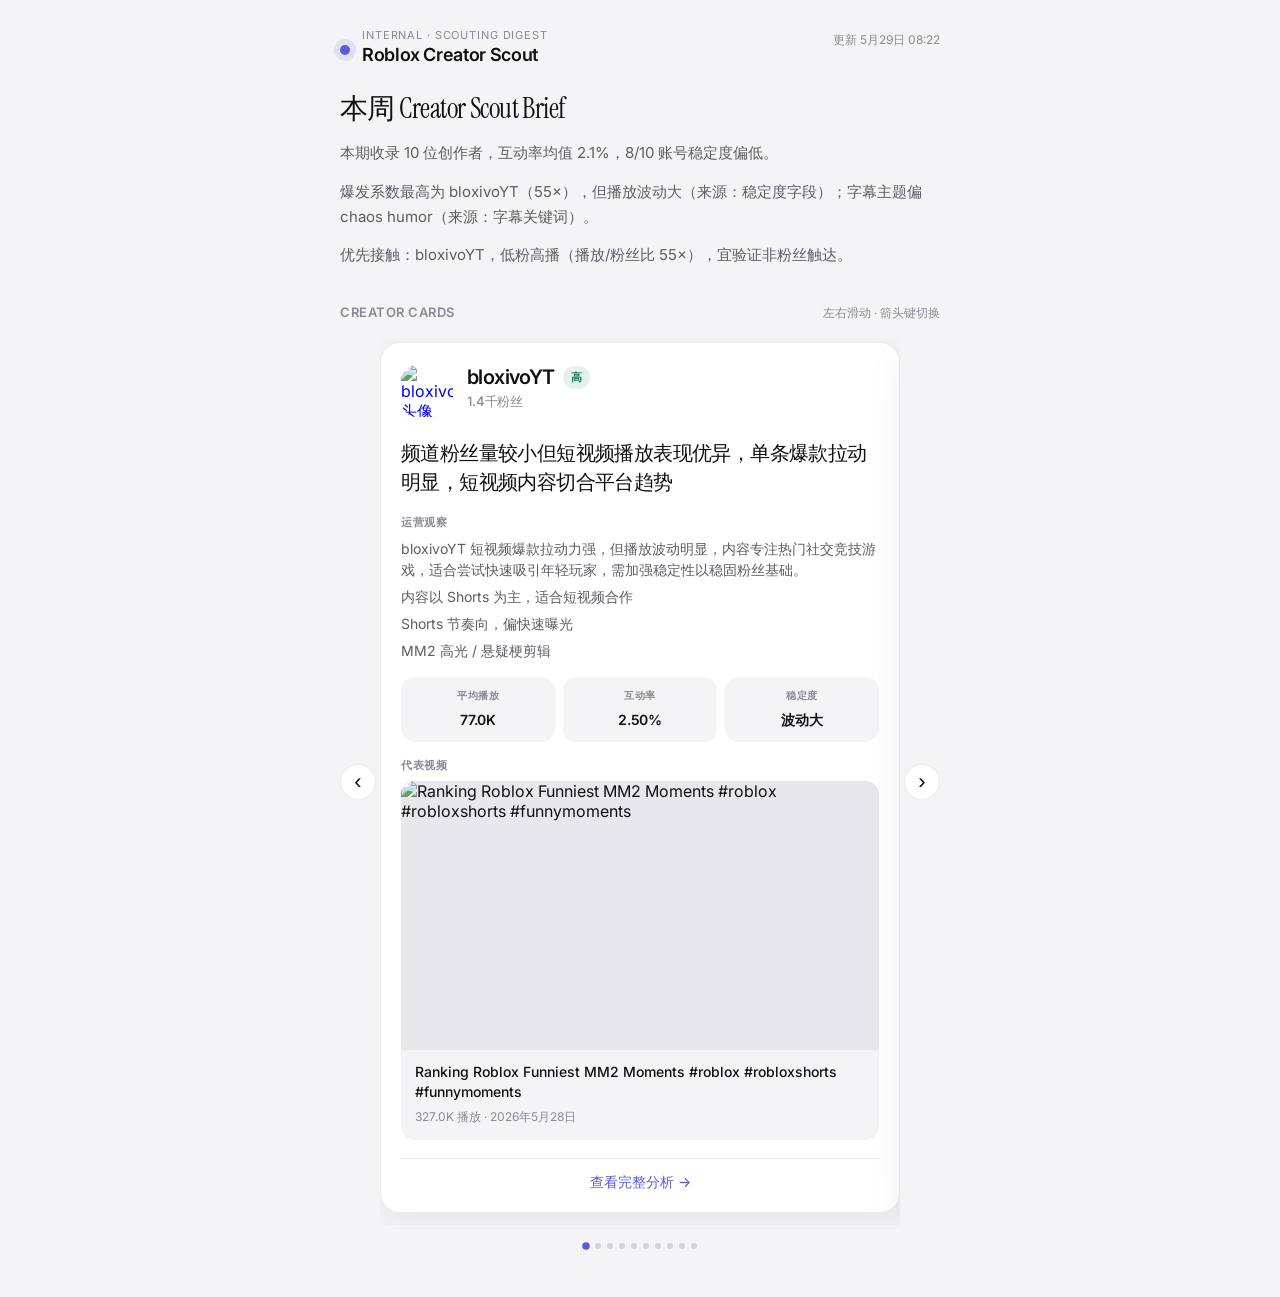
==== web/index.html @ 74d7f3e4 "initial creator scout prototype" ====
<!DOCTYPE html>
<html lang="zh-CN">
  <head>
    <meta charset="UTF-8" />
    <meta name="viewport" content="width=device-width, initial-scale=1, viewport-fit=cover" />
    <title>Roblox Creator Scout Brief</title>
    <link rel="preconnect" href="https://fonts.googleapis.com" />
    <link rel="preconnect" href="https://fonts.gstatic.com" crossorigin />
    <link
      href="https://fonts.googleapis.com/css2?family=Instrument+Serif:ital@0;1&family=Inter:wght@400;500;600&display=swap"
      rel="stylesheet"
    />
    <link rel="stylesheet" href="css/app.css" />
  </head>
  <body>
    <div class="page">
      <header class="site-header">
        <div class="brand">
          <span class="brand-mark"></span>
          <div>
            <p class="brand-kicker">Internal · Scouting Digest</p>
            <h1 class="brand-title">Roblox Creator Scout</h1>
          </div>
        </div>
        <p class="meta" id="meta-generated">—</p>
      </header>

      <section class="brief" id="brief-section" aria-label="Creator Brief">
        <h2 class="brief-title" id="brief-title">本周 Creator Scout Brief</h2>
        <div class="brief-body" id="brief-body"></div>
        <p class="brief-footnote" id="brief-footnote" hidden></p>
      </section>

      <section class="feed" aria-label="Creator Cards">
        <div class="feed-head">
          <h2 class="feed-title">Creator Cards</h2>
          <p class="feed-hint">左右滑动 · 箭头键切换</p>
        </div>

        <div class="carousel-wrap">
          <button type="button" class="nav-btn nav-prev" id="nav-prev" aria-label="上一位创作者">
            ‹
          </button>

          <div class="carousel" id="carousel" tabindex="0">
            <div class="carousel-track" id="carousel-track"></div>
          </div>

          <button type="button" class="nav-btn nav-next" id="nav-next" aria-label="下一位创作者">
            ›
          </button>
        </div>

        <div class="progress" id="progress"></div>
      </section>
    </div>

    <template id="card-template">
      <article class="creator-card">
        <div class="card-top">
          <a class="avatar-link channel-link" data-avatar-link href="#" target="_blank" rel="noopener noreferrer">
            <img class="avatar-img" data-avatar-img alt="" hidden />
            <span class="avatar-fallback" data-avatar-fallback></span>
          </a>
          <div class="identity">
            <div class="name-row">
              <a class="creator-name-link channel-link" data-name-link href="#" target="_blank" rel="noopener noreferrer">
                <h3 class="creator-name" data-name></h3>
              </a>
              <span class="tier-badge" data-tier></span>
            </div>
            <p class="creator-subs" data-subs></p>
          </div>
        </div>

        <div class="card-verdict">
          <p class="verdict-text" data-verdict></p>
        </div>

        <div class="card-block scout-block">
          <p class="block-label">运营观察</p>
          <div class="scout-lines" data-scout></div>
        </div>

        <div class="stats-row">
          <div class="stat">
            <span class="stat-label">平均播放</span>
            <span class="stat-value" data-avg-views></span>
          </div>
          <div class="stat">
            <span class="stat-label">互动率</span>
            <span class="stat-value" data-engagement></span>
          </div>
          <div class="stat">
            <span class="stat-label">稳定度</span>
            <span class="stat-value" data-consistency></span>
          </div>
        </div>

        <div class="card-block">
          <p class="block-label">代表视频</p>
          <a class="video-card" data-video-link href="#" target="_blank" rel="noopener noreferrer">
            <img class="video-thumb" data-video-thumb alt="" />
            <div class="video-card-body">
              <span class="video-title" data-video-title></span>
              <span class="video-meta" data-video-meta></span>
            </div>
          </a>
        </div>

        <a class="detail-cta" data-detail-link href="#">查看完整分析 →</a>
      </article>
    </template>

    <script src="js/app.js" type="module"></script>
  </body>
</html>
---- web/css/app.css ----
:root {
  --bg: #f4f4f6;
  --surface: #ffffff;
  --text: #111114;
  --text-secondary: #5c5c66;
  --text-muted: #8a8a96;
  --border: rgba(17, 17, 20, 0.08);
  --accent: #5b5bd6;
  --accent-soft: rgba(91, 91, 214, 0.12);
  --radius-lg: 20px;
  --radius-md: 14px;
  --shadow: 0 12px 40px rgba(17, 17, 20, 0.06);
  --font: "Inter", system-ui, -apple-system, sans-serif;
  --font-serif: "Instrument Serif", Georgia, serif;
  --max-width: 520px;
}

*,
*::before,
*::after {
  box-sizing: border-box;
}

html,
body {
  margin: 0;
  min-height: 100%;
  background: var(--bg);
  color: var(--text);
  font-family: var(--font);
  -webkit-font-smoothing: antialiased;
}

body {
  padding: env(safe-area-inset-top) 0 env(safe-area-inset-bottom);
}

.page {
  max-width: 640px;
  margin: 0 auto;
  padding: 28px 20px 48px;
}

.site-header {
  display: flex;
  justify-content: space-between;
  align-items: flex-start;
  gap: 16px;
  margin-bottom: 28px;
}

.brand {
  display: flex;
  gap: 12px;
  align-items: center;
}

.brand-mark {
  width: 10px;
  height: 10px;
  border-radius: 50%;
  background: var(--accent);
  box-shadow: 0 0 0 6px var(--accent-soft);
  flex-shrink: 0;
  margin-top: 6px;
}

.brand-kicker {
  margin: 0;
  font-size: 11px;
  letter-spacing: 0.08em;
  text-transform: uppercase;
  color: var(--text-muted);
}

.brand-title {
  margin: 2px 0 0;
  font-size: 18px;
  font-weight: 600;
  letter-spacing: -0.02em;
}

.meta {
  margin: 4px 0 0;
  font-size: 12px;
  color: var(--text-muted);
  text-align: right;
  white-space: nowrap;
}

.brief {
  margin-bottom: 36px;
}

.brief-title {
  margin: 0 0 16px;
  font-family: var(--font-serif);
  font-size: 28px;
  font-weight: 400;
  letter-spacing: -0.02em;
  line-height: 1.15;
}

.brief-body p {
  margin: 0 0 14px;
  font-size: 15px;
  line-height: 1.65;
  color: var(--text-secondary);
}

.brief-body p:last-child {
  margin-bottom: 0;
}

.brief-footnote {
  margin: 12px 0 0;
  font-size: 12px;
  line-height: 1.5;
  color: var(--text-muted);
}

.feed-head {
  display: flex;
  justify-content: space-between;
  align-items: baseline;
  margin-bottom: 16px;
}

.feed-title {
  margin: 0;
  font-size: 13px;
  font-weight: 600;
  letter-spacing: 0.04em;
  text-transform: uppercase;
  color: var(--text-muted);
}

.feed-hint {
  margin: 0;
  font-size: 12px;
  color: var(--text-muted);
}

.carousel-wrap {
  position: relative;
  display: flex;
  align-items: center;
  gap: 4px;
}

.carousel {
  flex: 1;
  overflow-x: auto;
  overflow-y: hidden;
  scroll-snap-type: x mandatory;
  scroll-behavior: smooth;
  -webkit-overflow-scrolling: touch;
  scrollbar-width: none;
  overscroll-behavior-x: contain;
  outline: none;
}

.carousel::-webkit-scrollbar {
  display: none;
}

.carousel-track {
  display: flex;
  padding: 4px 0 12px;
}

.creator-card {
  flex: 0 0 100%;
  width: 100%;
  max-width: var(--max-width);
  margin: 0 auto;
  scroll-snap-align: center;
  background: var(--surface);
  border: 1px solid var(--border);
  border-radius: var(--radius-lg);
  box-shadow: var(--shadow);
  padding: 22px 20px 18px;
}

.card-top {
  display: flex;
  gap: 14px;
  margin-bottom: 22px;
}

.avatar-link {
  position: relative;
  width: 52px;
  height: 52px;
  flex-shrink: 0;
  border-radius: 16px;
  overflow: hidden;
  text-decoration: none;
  transition: transform 0.15s ease, box-shadow 0.15s ease;
}

.avatar-link:hover {
  transform: scale(1.04);
  box-shadow: 0 6px 20px rgba(91, 91, 214, 0.22);
}

.avatar-link:focus-visible {
  outline: 2px solid var(--accent);
  outline-offset: 2px;
}

.avatar-img {
  width: 100%;
  height: 100%;
  object-fit: cover;
  display: block;
}

.avatar-fallback {
  width: 100%;
  height: 100%;
  border-radius: 16px;
  display: grid;
  place-items: center;
  font-size: 18px;
  font-weight: 600;
  color: #fff;
  letter-spacing: -0.02em;
}

.identity {
  flex: 1;
  min-width: 0;
}

.name-row {
  display: flex;
  align-items: center;
  gap: 8px;
  flex-wrap: wrap;
}

.creator-name-link {
  text-decoration: none;
  color: inherit;
  border-radius: 6px;
  transition: color 0.15s ease;
}

.creator-name-link:hover .creator-name {
  color: var(--accent);
}

.creator-name-link:focus-visible {
  outline: 2px solid var(--accent);
  outline-offset: 2px;
}

.creator-name {
  margin: 0;
  font-size: 20px;
  font-weight: 600;
  letter-spacing: -0.03em;
  transition: color 0.15s ease;
}

.creator-subs {
  margin: 4px 0 0;
  font-size: 13px;
  font-weight: 500;
  color: var(--text-muted);
  letter-spacing: -0.01em;
}

.tier-badge {
  font-size: 11px;
  font-weight: 600;
  padding: 4px 8px;
  border-radius: 999px;
  background: var(--accent-soft);
  color: var(--accent);
}

.tier-badge[data-tier-level="极高"],
.tier-badge[data-tier-level="高"] {
  background: rgba(34, 150, 110, 0.12);
  color: #1a7a5c;
}

.tier-badge[data-tier-level="中"] {
  background: rgba(200, 140, 40, 0.14);
  color: #9a6b12;
}

.tier-badge[data-tier-level="低"] {
  background: rgba(120, 120, 130, 0.12);
  color: var(--text-secondary);
}

.card-block {
  margin-bottom: 18px;
}

.card-verdict {
  margin-bottom: 18px;
}

.verdict-text {
  margin: 0;
  font-size: 20px;
  line-height: 1.45;
  font-weight: 500;
  letter-spacing: -0.03em;
  color: var(--text);
}

.scout-block {
  margin-bottom: 16px;
}

.scout-lines {
  display: flex;
  flex-direction: column;
  gap: 6px;
}

.scout-line {
  margin: 0;
  font-size: 14px;
  line-height: 1.5;
  color: var(--text-secondary);
}

.block-label {
  margin: 0 0 8px;
  font-size: 11px;
  font-weight: 600;
  letter-spacing: 0.06em;
  text-transform: uppercase;
  color: var(--text-muted);
}

.stats-row {
  display: grid;
  grid-template-columns: repeat(3, 1fr);
  gap: 8px;
  margin-bottom: 16px;
}

.stat {
  background: var(--bg);
  border-radius: var(--radius-md);
  padding: 12px 10px;
  text-align: center;
}

.stat-label {
  display: block;
  font-size: 10px;
  font-weight: 600;
  letter-spacing: 0.05em;
  text-transform: uppercase;
  color: var(--text-muted);
  margin-bottom: 6px;
}

.stat-value {
  font-size: 14px;
  font-weight: 600;
  letter-spacing: -0.02em;
}

.video-card {
  display: block;
  text-decoration: none;
  color: inherit;
  border-radius: var(--radius-md);
  overflow: hidden;
  background: var(--bg);
  transition: transform 0.15s ease, box-shadow 0.15s ease;
}

.video-card:hover {
  transform: translateY(-1px);
  box-shadow: 0 8px 24px rgba(17, 17, 20, 0.08);
}

.video-thumb {
  width: 100%;
  aspect-ratio: 16 / 9;
  object-fit: cover;
  display: block;
  background: #e8e8ec;
}

.video-card-body {
  padding: 12px 14px 14px;
}

.video-title {
  display: -webkit-box;
  -webkit-line-clamp: 2;
  -webkit-box-orient: vertical;
  overflow: hidden;
  font-size: 14px;
  line-height: 1.4;
  font-weight: 500;
  margin-bottom: 4px;
}

.video-meta {
  font-size: 12px;
  color: var(--text-muted);
}

.detail-cta {
  display: block;
  margin-top: 4px;
  padding-top: 14px;
  border-top: 1px solid var(--border);
  font-size: 14px;
  font-weight: 500;
  color: var(--accent);
  text-decoration: none;
  text-align: center;
  transition: color 0.15s ease;
}

.detail-cta:hover {
  color: #4343b0;
}

/* —— Detail page —— */
.detail-page .page {
  max-width: 560px;
}

.detail-header {
  margin-bottom: 24px;
}

.back-link {
  font-size: 14px;
  font-weight: 500;
  color: var(--text-secondary);
  text-decoration: none;
}

.back-link:hover {
  color: var(--accent);
}

.detail-hero {
  display: flex;
  gap: 16px;
  align-items: center;
  margin-bottom: 28px;
}

.avatar-img--lg,
.avatar-fallback--lg {
  width: 64px;
  height: 64px;
  border-radius: 18px;
}

.detail-name {
  margin: 0;
  font-size: 24px;
  font-weight: 600;
  letter-spacing: -0.03em;
}

.detail-sub {
  margin: 6px 0 0;
  font-size: 14px;
  color: var(--text-muted);
}

.detail-section {
  margin-bottom: 28px;
}

.detail-section-title {
  margin: 0 0 12px;
  font-size: 11px;
  font-weight: 600;
  letter-spacing: 0.06em;
  text-transform: uppercase;
  color: var(--text-muted);
}

.detail-paragraph {
  margin: 0 0 10px;
  font-size: 15px;
  line-height: 1.65;
  color: var(--text-secondary);
}

.detail-rec-block {
  margin-bottom: 16px;
}

.detail-rec-label {
  display: inline-block;
  font-size: 11px;
  font-weight: 600;
  letter-spacing: 0.05em;
  text-transform: uppercase;
  color: var(--accent);
  margin-bottom: 6px;
}

.detail-stats {
  display: grid;
  grid-template-columns: repeat(2, 1fr);
  gap: 10px;
}

.detail-stat {
  background: var(--bg);
  border-radius: var(--radius-md);
  padding: 12px;
}

.detail-stat-label {
  display: block;
  font-size: 10px;
  font-weight: 600;
  text-transform: uppercase;
  letter-spacing: 0.05em;
  color: var(--text-muted);
  margin-bottom: 4px;
}

.detail-stat-value {
  font-size: 14px;
  font-weight: 600;
}

.video-card--detail {
  background: var(--surface);
  border: 1px solid var(--border);
}

.detail-signal {
  font-size: 12px;
  color: var(--text-muted);
  text-align: center;
  margin-top: 8px;
}

.nav-btn {
  flex-shrink: 0;
  width: 36px;
  height: 36px;
  border: 1px solid var(--border);
  border-radius: 50%;
  background: var(--surface);
  color: var(--text);
  font-size: 22px;
  line-height: 1;
  cursor: pointer;
  display: none;
  align-items: center;
  justify-content: center;
  transition: background 0.15s ease, transform 0.1s ease;
}

.nav-btn:hover {
  background: #eeeef0;
}

.nav-btn:active {
  transform: scale(0.96);
}

@media (min-width: 560px) {
  .nav-btn {
    display: flex;
  }
}

.progress {
  display: flex;
  justify-content: center;
  gap: 6px;
  margin-top: 18px;
}

.progress-dot {
  width: 6px;
  height: 6px;
  border-radius: 50%;
  border: none;
  padding: 0;
  background: rgba(17, 17, 20, 0.15);
  cursor: pointer;
  transition: transform 0.15s ease, background 0.15s ease;
}

.progress-dot.is-active {
  background: var(--accent);
  transform: scale(1.25);
}

.empty-state {
  text-align: center;
  padding: 48px 20px;
  color: var(--text-muted);
  font-size: 14px;
}

@media (prefers-reduced-motion: reduce) {
  .carousel {
    scroll-behavior: auto;
  }
}
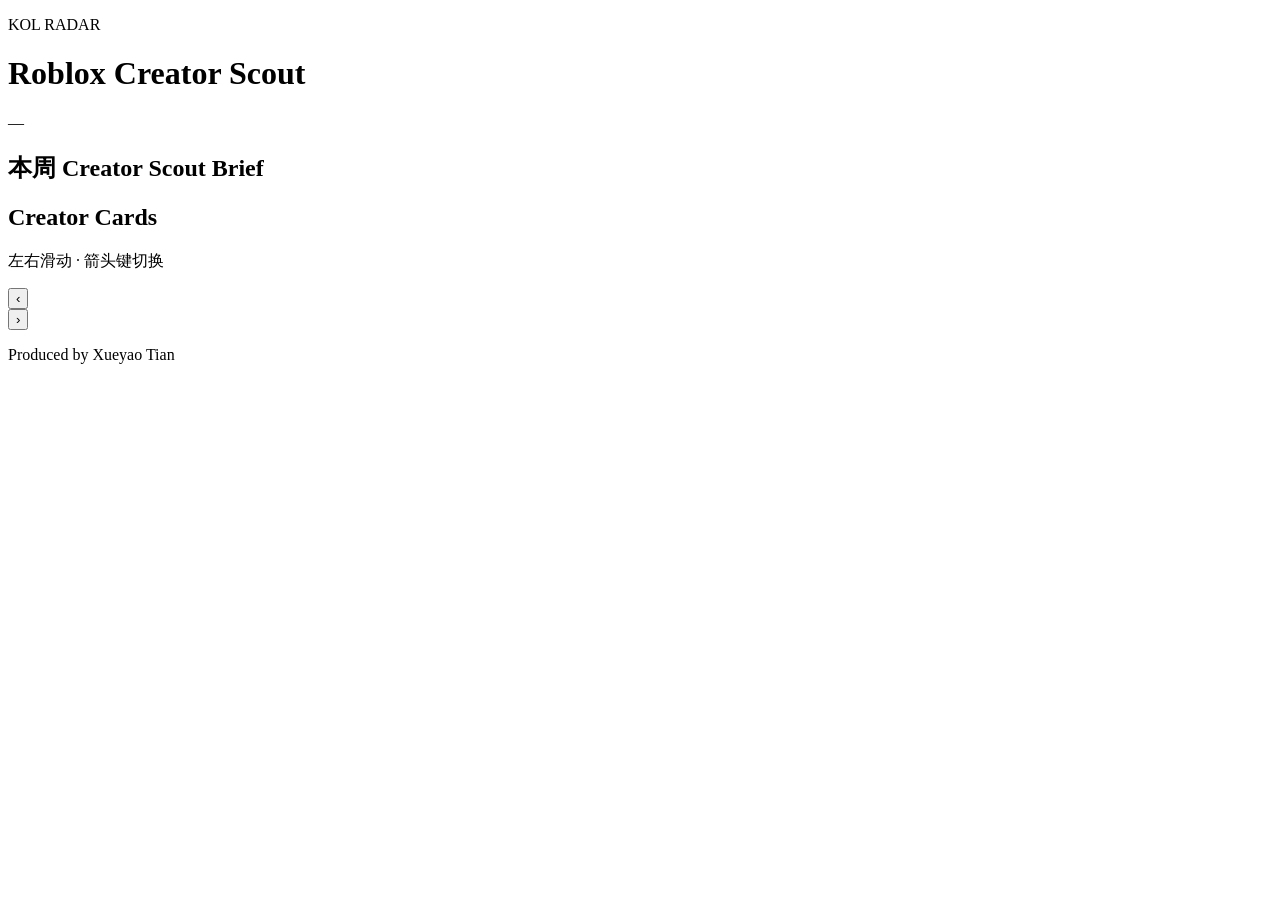
==== commit c7ce1736: "update latest creator scout report" ====
--- a/web/index.html
+++ b/web/index.html
@@ -10,7 +10,7 @@
       href="https://fonts.googleapis.com/css2?family=Instrument+Serif:ital@0;1&family=Inter:wght@400;500;600&display=swap"
       rel="stylesheet"
     />
-    <link rel="stylesheet" href="css/app.css" />
+    <link rel="stylesheet" href="/css/app.css" />
   </head>
   <body>
     <div class="page">
@@ -18,7 +18,7 @@
         <div class="brand">
           <span class="brand-mark"></span>
           <div>
-            <p class="brand-kicker">Internal · Scouting Digest</p>
+            <p class="brand-kicker">KOL RADAR</p>
             <h1 class="brand-title">Roblox Creator Scout</h1>
           </div>
         </div>
@@ -53,6 +53,10 @@
 
         <div class="progress" id="progress"></div>
       </section>
+
+      <footer class="site-footer">
+        <p>Produced by Xueyao Tian</p>
+      </footer>
     </div>
 
     <template id="card-template">
@@ -112,6 +116,6 @@
       </article>
     </template>
 
-    <script src="js/app.js" type="module"></script>
+    <script src="/js/app.js" type="module"></script>
   </body>
 </html>
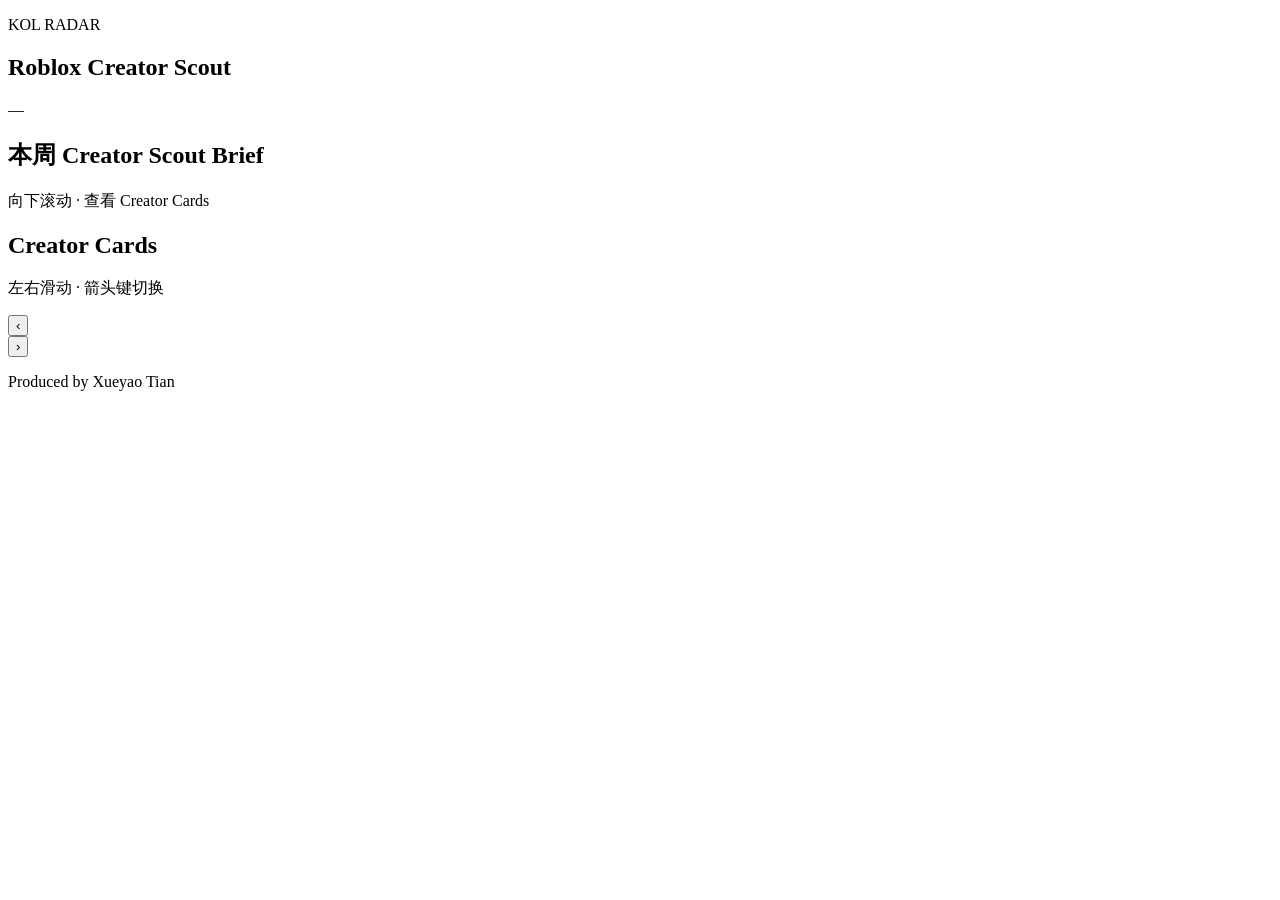
==== commit 1b7fa4c3: "update latest creator scout report" ====
--- a/web/index.html
+++ b/web/index.html
@@ -14,24 +14,30 @@
   </head>
   <body>
     <div class="page">
-      <header class="site-header">
-        <div class="brand">
-          <span class="brand-mark"></span>
-          <div>
-            <p class="brand-kicker">KOL RADAR</p>
-            <h1 class="brand-title">Roblox Creator Scout</h1>
+      <section class="brief-screen" id="brief-screen" aria-label="本期情报简报">
+        <header class="site-header">
+          <div class="brand">
+            <span class="brand-mark"></span>
+            <div>
+              <p class="brand-kicker">KOL RADAR</p>
+              <h1 class="brand-title">Roblox Creator Scout</h1>
+            </div>
           </div>
-        </div>
-        <p class="meta" id="meta-generated">—</p>
-      </header>
+          <p class="meta" id="meta-generated">—</p>
+        </header>
 
-      <section class="brief" id="brief-section" aria-label="Creator Brief">
-        <h2 class="brief-title" id="brief-title">本周 Creator Scout Brief</h2>
-        <div class="brief-body" id="brief-body"></div>
-        <p class="brief-footnote" id="brief-footnote" hidden></p>
+        <section class="brief" id="brief-section" aria-label="Creator Brief">
+          <h2 class="brief-title" id="brief-title">本周 Creator Scout Brief</h2>
+          <div class="brief-body" id="brief-body"></div>
+          <p class="brief-footnote" id="brief-footnote" hidden></p>
+        </section>
+
+        <p class="brief-scroll-hint" aria-hidden="true">
+          <span class="brief-scroll-hint-text">向下滚动 · 查看 Creator Cards</span>
+        </p>
       </section>
 
-      <section class="feed" aria-label="Creator Cards">
+      <section class="feed" id="creators-feed" aria-label="Creator Cards">
         <div class="feed-head">
           <h2 class="feed-title">Creator Cards</h2>
           <p class="feed-hint">左右滑动 · 箭头键切换</p>
